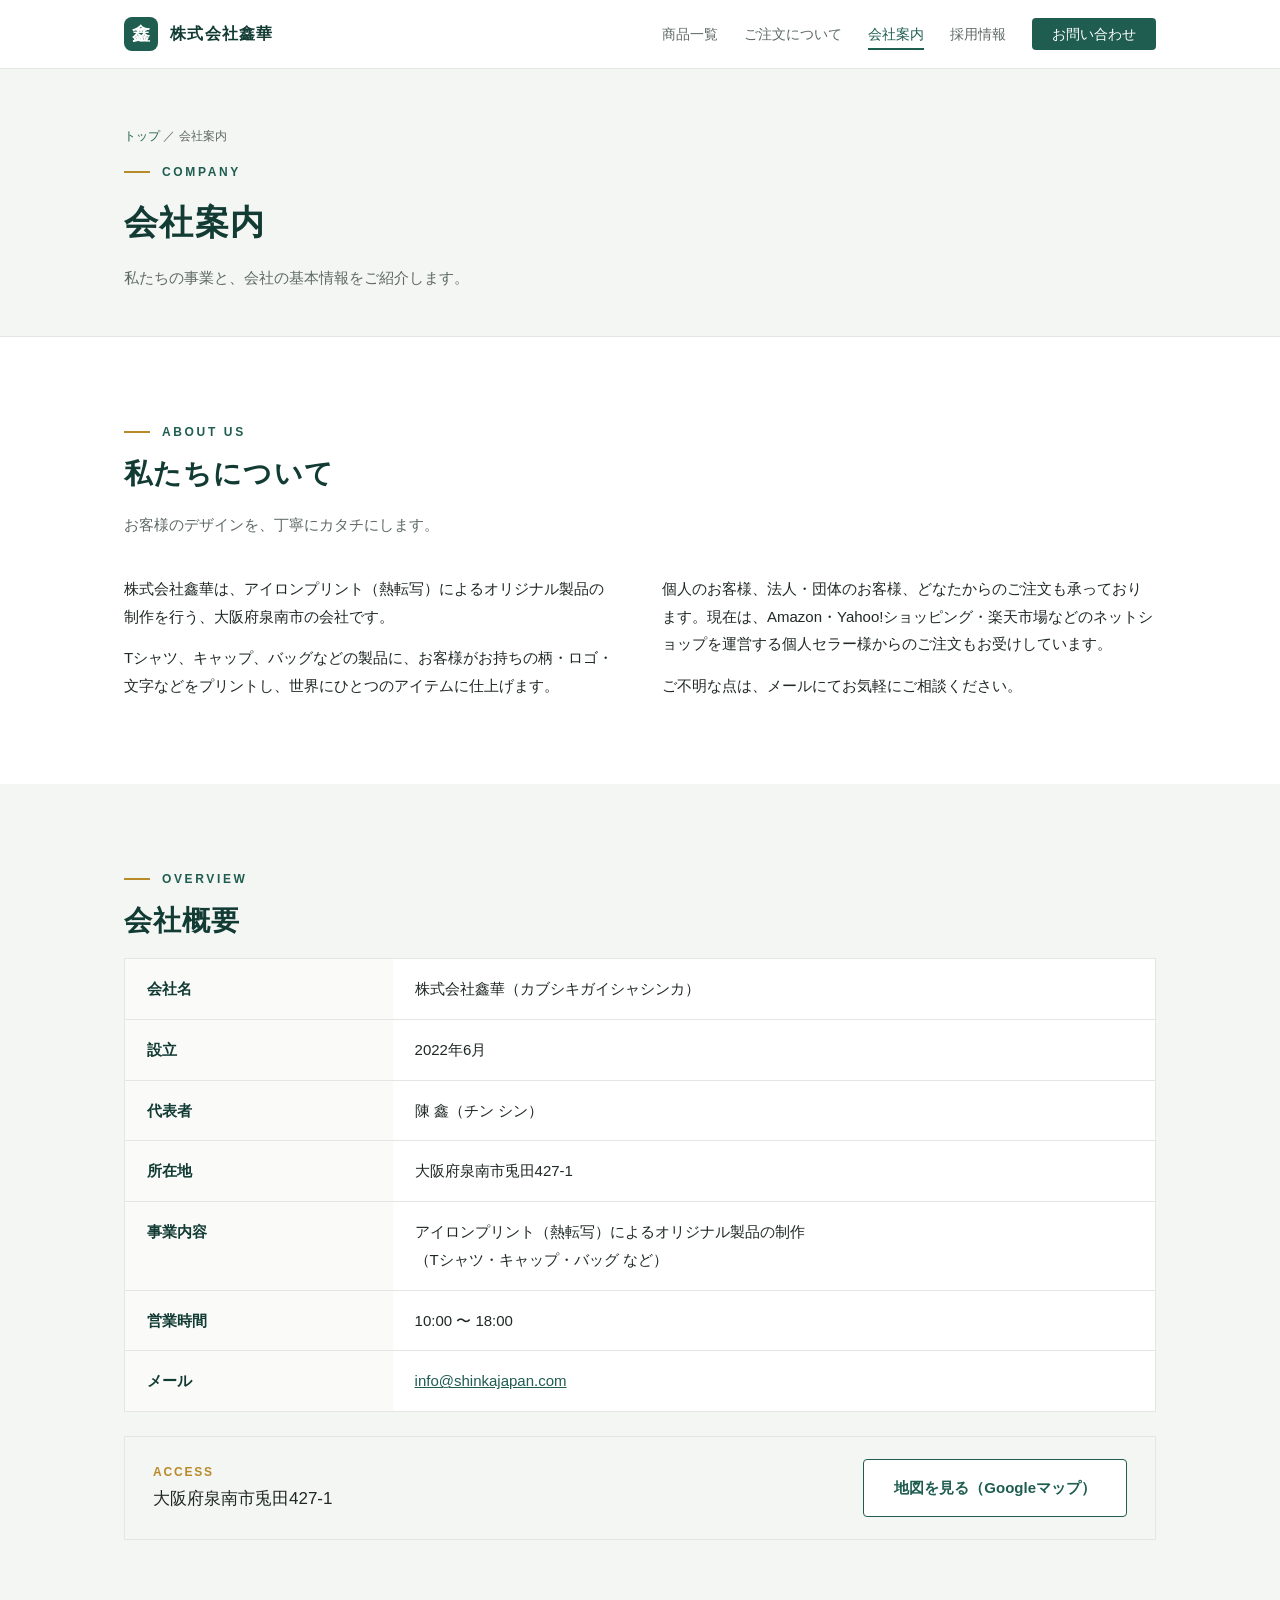
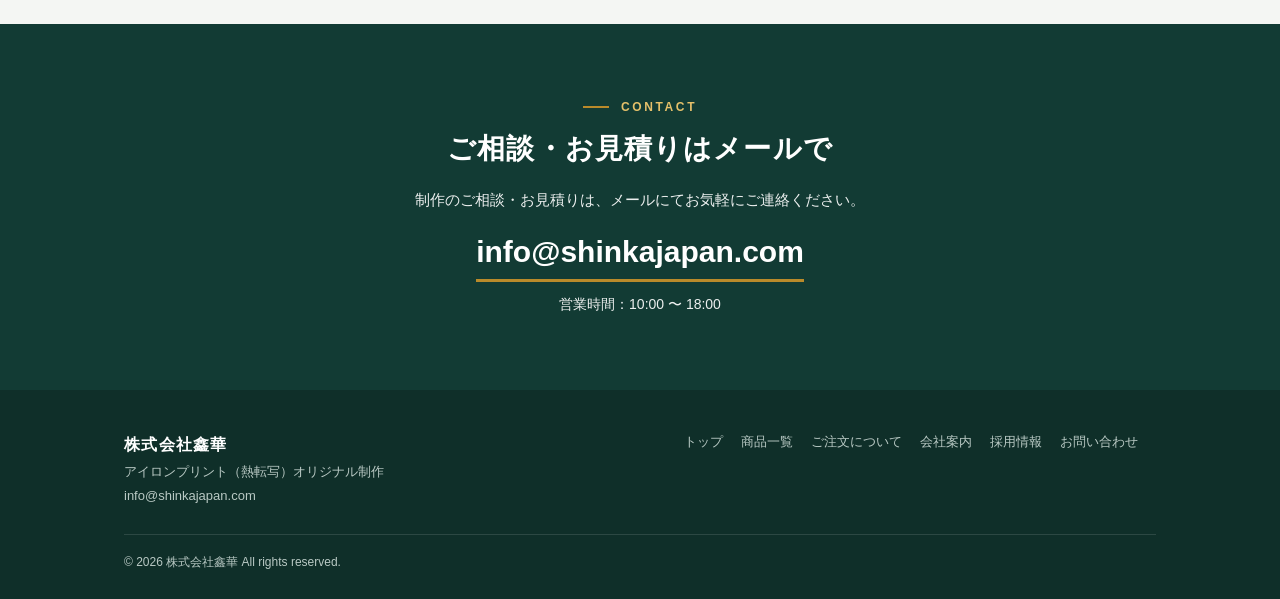
==== company.html @ 2a4cf8d4 "Add files via upload" ====
<!doctype html>
<html lang="ja">
<head>
<meta charset="utf-8">
<meta name="viewport" content="width=device-width, initial-scale=1">
<title>会社案内 | 株式会社鑫華</title>
<meta name="description" content="株式会社鑫華の会社概要・所在地のご案内です。大阪府泉南市でアイロンプリント（熱転写）のオリジナル制作を行っています。">
<meta name="theme-color" content="#1f5d50">
<link rel="icon" href="favicon.svg" type="image/svg+xml">
<link rel="stylesheet" href="style.css">
</head>
<body>
<header>
 <div class="wrap">
  <a class="brand" href="index.html"><span class="mark">鑫</span><b>株式会社鑫華</b></a>
  <nav class="d"><a href="products.html">商品一覧</a><a href="guide.html">ご注文について</a><a class="cur" href="company.html">会社案内</a><a href="recruit.html">採用情報</a><a class="cta" href="contact.html">お問い合わせ</a></nav>
  <details class="m-menu"><summary>メニュー</summary><div><a href="products.html">商品一覧</a><a href="guide.html">ご注文について</a><a href="company.html">会社案内</a><a href="recruit.html">採用情報</a><a href="contact.html">お問い合わせ</a></div></details>
 </div>
</header>
<main>
<div class="pagehead"><div class="wrap">
 <div class="crumb"><a href="index.html">トップ</a> ／ 会社案内</div>
 <span class="eyebrow">COMPANY</span>
 <h1>会社案内</h1>
 <p>私たちの事業と、会社の基本情報をご紹介します。</p>
</div></div>
<section class="sec"><div class="wrap">
 <span class="eyebrow">ABOUT US</span>
 <h2>私たちについて</h2>
 <p class="lead">お客様のデザインを、丁寧にカタチにします。</p>
 <div class="two">
  <div>
   <p>株式会社鑫華は、アイロンプリント（熱転写）によるオリジナル製品の制作を行う、大阪府泉南市の会社です。</p>
   <p>Tシャツ、キャップ、バッグなどの製品に、お客様がお持ちの柄・ロゴ・文字などをプリントし、世界にひとつのアイテムに仕上げます。</p>
  </div>
  <div>
   <p>個人のお客様、法人・団体のお客様、どなたからのご注文も承っております。現在は、Amazon・Yahoo!ショッピング・楽天市場などのネットショップを運営する個人セラー様からのご注文もお受けしています。</p>
   <p>ご不明な点は、メールにてお気軽にご相談ください。</p>
  </div>
 </div>
</div></section>

<section class="sec soft"><div class="wrap">
 <span class="eyebrow">OVERVIEW</span>
 <h2>会社概要</h2>
 <table class="info">
  <tr><th>会社名</th><td>株式会社鑫華（カブシキガイシャシンカ）</td></tr>
  <tr><th>設立</th><td>2022年6月</td></tr>
  <tr><th>代表者</th><td>陳 鑫（チン シン）</td></tr>
  <tr><th>所在地</th><td>大阪府泉南市兎田427-1</td></tr>
  <tr><th>事業内容</th><td>アイロンプリント（熱転写）によるオリジナル製品の制作<br>（Tシャツ・キャップ・バッグ など）</td></tr>
  <tr><th>営業時間</th><td>10:00 〜 18:00</td></tr>
  <tr><th>メール</th><td><a href="mailto:info@shinkajapan.com">info@shinkajapan.com</a></td></tr>
 </table>
 <div class="access">
  <div><small>ACCESS</small><span>大阪府泉南市兎田427-1</span></div>
  <a class="btn line" href="https://www.google.com/maps/search/?api=1&query=%E5%A4%A7%E9%98%AA%E5%BA%9C%E6%B3%89%E5%8D%97%E5%B8%82%E5%85%8E%E7%94%B0427-1" target="_blank" rel="noopener">地図を見る（Googleマップ）</a>
 </div>
</div></section>
<section class="cband"><div class="wrap">
 <span class="eyebrow">CONTACT</span>
 <h2>ご相談・お見積りはメールで</h2>
 <p>制作のご相談・お見積りは、メールにてお気軽にご連絡ください。</p>
 <a class="mailbig" href="mailto:info@shinkajapan.com">info@shinkajapan.com</a>
 <p style="font-size:14px">営業時間：10:00 〜 18:00</p>
</div></section>
</main>
<footer>
 <div class="wrap">
  <div class="f">
   <div><b>株式会社鑫華</b><br>アイロンプリント（熱転写）オリジナル制作<br>info@shinkajapan.com</div>
   <nav><a href="index.html">トップ</a><a href="products.html">商品一覧</a><a href="guide.html">ご注文について</a><a href="company.html">会社案内</a><a href="recruit.html">採用情報</a><a href="contact.html">お問い合わせ</a></nav>
  </div>
  <small>© 2026 株式会社鑫華 All rights reserved.</small>
 </div>
</footer>

</body>
</html>
---- style.css ----
:root{--ink:#1f2826;--sub:#5d6965;--bg:#fff;--soft:#f4f6f3;--green:#1f5d50;--green-d:#123b34;--gold:#b98a2a;--line:#e3e7e2}
*{box-sizing:border-box;margin:0;padding:0}
html{scroll-behavior:smooth}
body{font-family:"Hiragino Sans","Hiragino Kaku Gothic ProN","Noto Sans JP","Yu Gothic",Meiryo,sans-serif;color:var(--ink);background:var(--bg);line-height:1.85;font-size:15px;-webkit-font-smoothing:antialiased}
a{color:inherit}
img{max-width:100%}
.wrap{max-width:1080px;margin:0 auto;padding:0 24px}

header{position:sticky;top:0;z-index:20;background:rgba(255,255,255,.97);border-bottom:1px solid var(--line)}
header .wrap{display:flex;justify-content:space-between;align-items:center;height:68px}
.brand{display:flex;align-items:center;gap:12px;text-decoration:none}
.mark{width:34px;height:34px;border-radius:8px;background:var(--green);color:#fff;display:grid;place-items:center;font-weight:700;font-size:18px;line-height:1}
.brand b{font-size:16px;letter-spacing:.08em;color:var(--green-d)}
nav.d a{margin-left:26px;font-size:14px;text-decoration:none;color:var(--sub);padding:6px 0;border-bottom:2px solid transparent;transition:color .2s,border-color .2s}
nav.d a:hover,nav.d a.cur{color:var(--green);border-color:var(--green)}
nav.d a.cta{color:#fff;background:var(--green);padding:8px 20px;border-radius:4px;border-bottom:none}
nav.d a.cta:hover{background:var(--green-d)}
.m-menu{display:none;position:relative}
.m-menu summary{list-style:none;cursor:pointer;font-size:14px;color:var(--green);border:1px solid var(--green);padding:6px 16px;border-radius:4px}
.m-menu summary::-webkit-details-marker{display:none}
.m-menu div{position:absolute;right:0;top:46px;background:#fff;border:1px solid var(--line);min-width:210px;box-shadow:0 12px 30px rgba(0,0,0,.1)}
.m-menu a{display:block;padding:13px 18px;text-decoration:none;font-size:14px;border-bottom:1px solid var(--line)}
.m-menu a:last-child{border-bottom:none;color:var(--green);font-weight:700}

.eyebrow{display:flex;align-items:center;gap:12px;font-size:12px;letter-spacing:.22em;color:var(--green);font-weight:700}
.eyebrow::before{content:"";width:26px;height:2px;background:var(--gold)}
.btn{display:inline-block;padding:14px 30px;background:var(--green);color:#fff;text-decoration:none;font-size:15px;font-weight:700;border-radius:4px;border:1px solid var(--green);transition:background .2s,transform .2s}
.btn:hover{background:var(--green-d);transform:translateY(-1px)}
.btn.line{background:#fff;color:var(--green)}
.btn.line:hover{background:var(--green);color:#fff}
.btns{display:flex;gap:12px;flex-wrap:wrap;margin-top:30px}

.hero{padding:84px 0 96px;background:linear-gradient(180deg,#fff 0,var(--soft) 100%)}
.hero .wrap{display:grid;grid-template-columns:1.05fr 1fr;gap:56px;align-items:center}
.hero h1{font-size:clamp(30px,4.2vw,46px);line-height:1.45;margin:18px 0 20px;color:var(--green-d);letter-spacing:.03em}
.hero p{color:var(--sub);max-width:31em}
.mosaic{display:grid;grid-template-columns:1fr 1fr;gap:14px}
.mosaic div{background:#fff;border:1px solid var(--line);aspect-ratio:1/1;overflow:hidden}
.mosaic div:nth-child(even){transform:translateY(28px)}
.mosaic img{width:100%;height:100%;object-fit:contain;display:block}

.facts{display:grid;grid-template-columns:repeat(3,1fr);border:1px solid var(--line);border-radius:6px;background:#fff;margin-top:-34px;position:relative;z-index:2;box-shadow:0 10px 30px rgba(18,59,52,.08)}
.facts div{padding:26px 28px;border-right:1px solid var(--line)}
.facts div:last-child{border-right:none}
.facts small{display:block;font-size:12px;letter-spacing:.18em;color:var(--gold);font-weight:700}
.facts b{display:block;font-size:20px;color:var(--green-d);margin-top:2px}
.facts span{font-size:13px;color:var(--sub)}

.sec{padding:84px 0}
.sec.soft{background:var(--soft)}
h2{font-size:28px;color:var(--green-d);margin:10px 0 16px;letter-spacing:.04em;line-height:1.5}
.lead{color:var(--sub);max-width:42em;margin-bottom:36px}
.links{display:grid;grid-template-columns:repeat(3,1fr);gap:20px}
.links a{display:block;text-decoration:none;background:#fff;border:1px solid var(--line);padding:30px 28px;transition:border-color .2s,transform .2s}
.links a:hover{border-color:var(--green);transform:translateY(-3px)}
.links small{display:block;font-size:11px;letter-spacing:.2em;color:var(--gold);font-weight:700}
.links b{display:block;font-size:19px;color:var(--green-d);margin:4px 0 8px}
.links span{display:block;font-size:14px;color:var(--sub);line-height:1.8}
.links i{display:block;margin-top:14px;font-style:normal;color:var(--green);font-size:13px;font-weight:700}

.pagehead{padding:56px 0 44px;background:var(--soft);border-bottom:1px solid var(--line)}
.crumb{font-size:12px;color:var(--sub);margin-bottom:14px}
.crumb a{text-decoration:none;color:var(--green)}
.pagehead h1{font-size:34px;color:var(--green-d);letter-spacing:.04em;margin:8px 0 10px}
.pagehead p{color:var(--sub);max-width:42em}
.jump{display:flex;gap:10px;margin-top:20px;flex-wrap:wrap}
.jump a{font-size:13px;text-decoration:none;border:1px solid var(--green);color:var(--green);padding:5px 18px;border-radius:30px;background:#fff}
.jump a:hover{background:var(--green);color:#fff}

.two{display:grid;grid-template-columns:1fr 1fr;gap:44px}
.two p+p{margin-top:14px}
.tri{display:grid;grid-template-columns:repeat(3,1fr);gap:22px}
.tri>div,.feat>div{border-top:2px solid var(--gold);padding-top:14px}
.tri h3,.feat h3{font-size:17px;color:var(--green-d);margin-bottom:6px}
.tri p,.feat p{font-size:14px;color:var(--sub);line-height:1.85}
.feat{display:grid;grid-template-columns:repeat(3,1fr);gap:28px}
.num{font-size:34px;font-weight:700;color:#d7ddd5;letter-spacing:.04em;line-height:1}
.steps{display:grid;grid-template-columns:repeat(5,1fr);gap:14px}
.step{background:#fff;border:1px solid var(--line);padding:22px 18px}
.step b{display:block;font-size:16px;color:var(--green-d);margin:8px 0 6px}
.step p{font-size:13px;color:var(--sub);line-height:1.75}
.box{margin-top:30px;background:var(--soft);border:1px solid var(--line);padding:26px 30px}
.box h3{font-size:17px;color:var(--green-d);margin-bottom:10px}
.box ul{list-style:none;display:grid;grid-template-columns:1fr 1fr;gap:6px 30px}
.box li::before{content:"";display:inline-block;width:6px;height:6px;background:var(--gold);margin-right:10px;vertical-align:2px}

table.info{width:100%;border-collapse:collapse;background:#fff;border:1px solid var(--line)}
table.info th,table.info td{text-align:left;padding:16px 22px;border-bottom:1px solid var(--line);vertical-align:top}
table.info th{width:26%;background:#fafbf9;color:var(--green-d);font-weight:700}
table.info tr:last-child th,table.info tr:last-child td{border-bottom:none}
td a{color:var(--green)}
.access{margin-top:24px;background:var(--soft);border:1px solid var(--line);padding:22px 28px;display:flex;justify-content:space-between;align-items:center;gap:20px;flex-wrap:wrap}
.access small{display:block;color:var(--gold);letter-spacing:.15em;font-size:12px;font-weight:700}
.access span{font-size:17px}

.mailbig{display:inline-block;margin:10px 0;font-size:clamp(20px,4vw,30px);font-weight:700;color:var(--green-d);text-decoration:none;border-bottom:3px solid var(--gold);word-break:break-all}
.center{text-align:center}
.center .eyebrow{justify-content:center}
.center .lead{margin-left:auto;margin-right:auto}
.cband{background:var(--green-d);color:#fff;text-align:center;padding:72px 0}
.cband h2{color:#fff}
.cband .eyebrow{color:#e5c06a;justify-content:center}
.cband p{opacity:.92}
.cband .mailbig{color:#fff}
.cband .btn{background:#fff;color:var(--green-d);border-color:#fff;margin-top:12px}

.grid{display:grid;grid-template-columns:repeat(3,1fr);gap:22px}
.pcard{background:#fff;border:1px solid var(--line);display:flex;flex-direction:column;transition:box-shadow .25s,transform .25s}
.pcard:hover{box-shadow:0 14px 28px rgba(18,59,52,.1);transform:translateY(-3px)}
.pimg{aspect-ratio:1/1;overflow:hidden;border-bottom:1px solid var(--line)}
.pimg img{width:100%;height:100%;object-fit:contain;display:block}
.thumbs{display:flex;gap:8px;padding:10px 16px 0}
.th{border:1px solid var(--line);background:#fff;padding:0;width:56px;height:56px;cursor:pointer;opacity:.65}
.th img{width:100%;height:100%;object-fit:contain;display:block}
.th.on{border-color:var(--green);opacity:1}
.pbody{padding:16px 18px 20px;display:flex;flex-direction:column;gap:8px;flex:1}
.pbody h3{font-size:16px;color:var(--green-d);line-height:1.5}
.chip{display:inline-block;margin-left:8px;font-size:11px;background:var(--soft);color:var(--green);padding:1px 10px;border-radius:20px;vertical-align:2px;border:1px solid var(--line)}
.size{font-size:13px;color:var(--sub);line-height:1.6}
.size span{display:inline-block;margin-right:8px;font-size:11px;color:var(--gold);letter-spacing:.1em;font-weight:700}
.ask{margin-top:auto;align-self:flex-start;font-size:13px;text-decoration:none;color:var(--green);border-bottom:1px solid var(--green);padding-bottom:1px}
.ask:hover{color:var(--gold);border-color:var(--gold)}
.note{margin-top:26px;font-size:13px;color:var(--sub);line-height:1.8}
.sz{margin-top:44px}
.sz h3{font-size:19px;color:var(--green-d);margin-bottom:4px}
.sz .u{font-size:13px;color:var(--sub);margin-bottom:12px}
.scroll{overflow-x:auto;border:1px solid var(--line);background:#fff}
table.size-t{width:100%;border-collapse:collapse;min-width:480px;text-align:center}
table.size-t th,table.size-t td{padding:12px 10px;border-bottom:1px solid var(--line);font-size:14px}
table.size-t thead th{background:var(--soft);color:var(--green-d);font-weight:700}
table.size-t tbody th{background:#fafbf9;color:var(--green-d);font-weight:700}
table.size-t tr:last-child th,table.size-t tr:last-child td{border-bottom:none}

footer{background:#0f2f29;color:#b9c9c4;padding:40px 0 26px;font-size:13px}
footer .f{display:flex;justify-content:space-between;gap:30px;flex-wrap:wrap}
footer b{color:#fff;font-size:16px;letter-spacing:.08em}
footer nav a{display:inline-block;margin:0 18px 6px 0;text-decoration:none;color:#b9c9c4}
footer nav a:hover{color:#fff}
footer small{display:block;margin-top:26px;border-top:1px solid rgba(255,255,255,.12);padding-top:16px;font-size:12px}

@media(max-width:900px){.steps{grid-template-columns:1fr 1fr}.grid{grid-template-columns:1fr 1fr}.links,.tri,.feat{grid-template-columns:1fr}}
@media(max-width:820px){nav.d{display:none}.m-menu{display:block}}
@media(max-width:720px){
 .hero{padding:48px 0 52px}
 .hero .wrap,.two{grid-template-columns:1fr;gap:36px}
 .mosaic div:nth-child(even){transform:none}
 .facts{grid-template-columns:1fr}
 .facts div{border-right:none;border-bottom:1px solid var(--line)}
 .facts div:last-child{border-bottom:none}
 .sec{padding:56px 0}
 h2{font-size:23px}
 .pagehead h1{font-size:27px}
 .box ul{grid-template-columns:1fr}
 table.info th,table.info td{display:block;width:100%;padding:10px 16px}
 table.info th{border-bottom:none;padding-bottom:0;background:#fff}
}
@media(max-width:520px){.grid,.steps{grid-template-columns:1fr}}
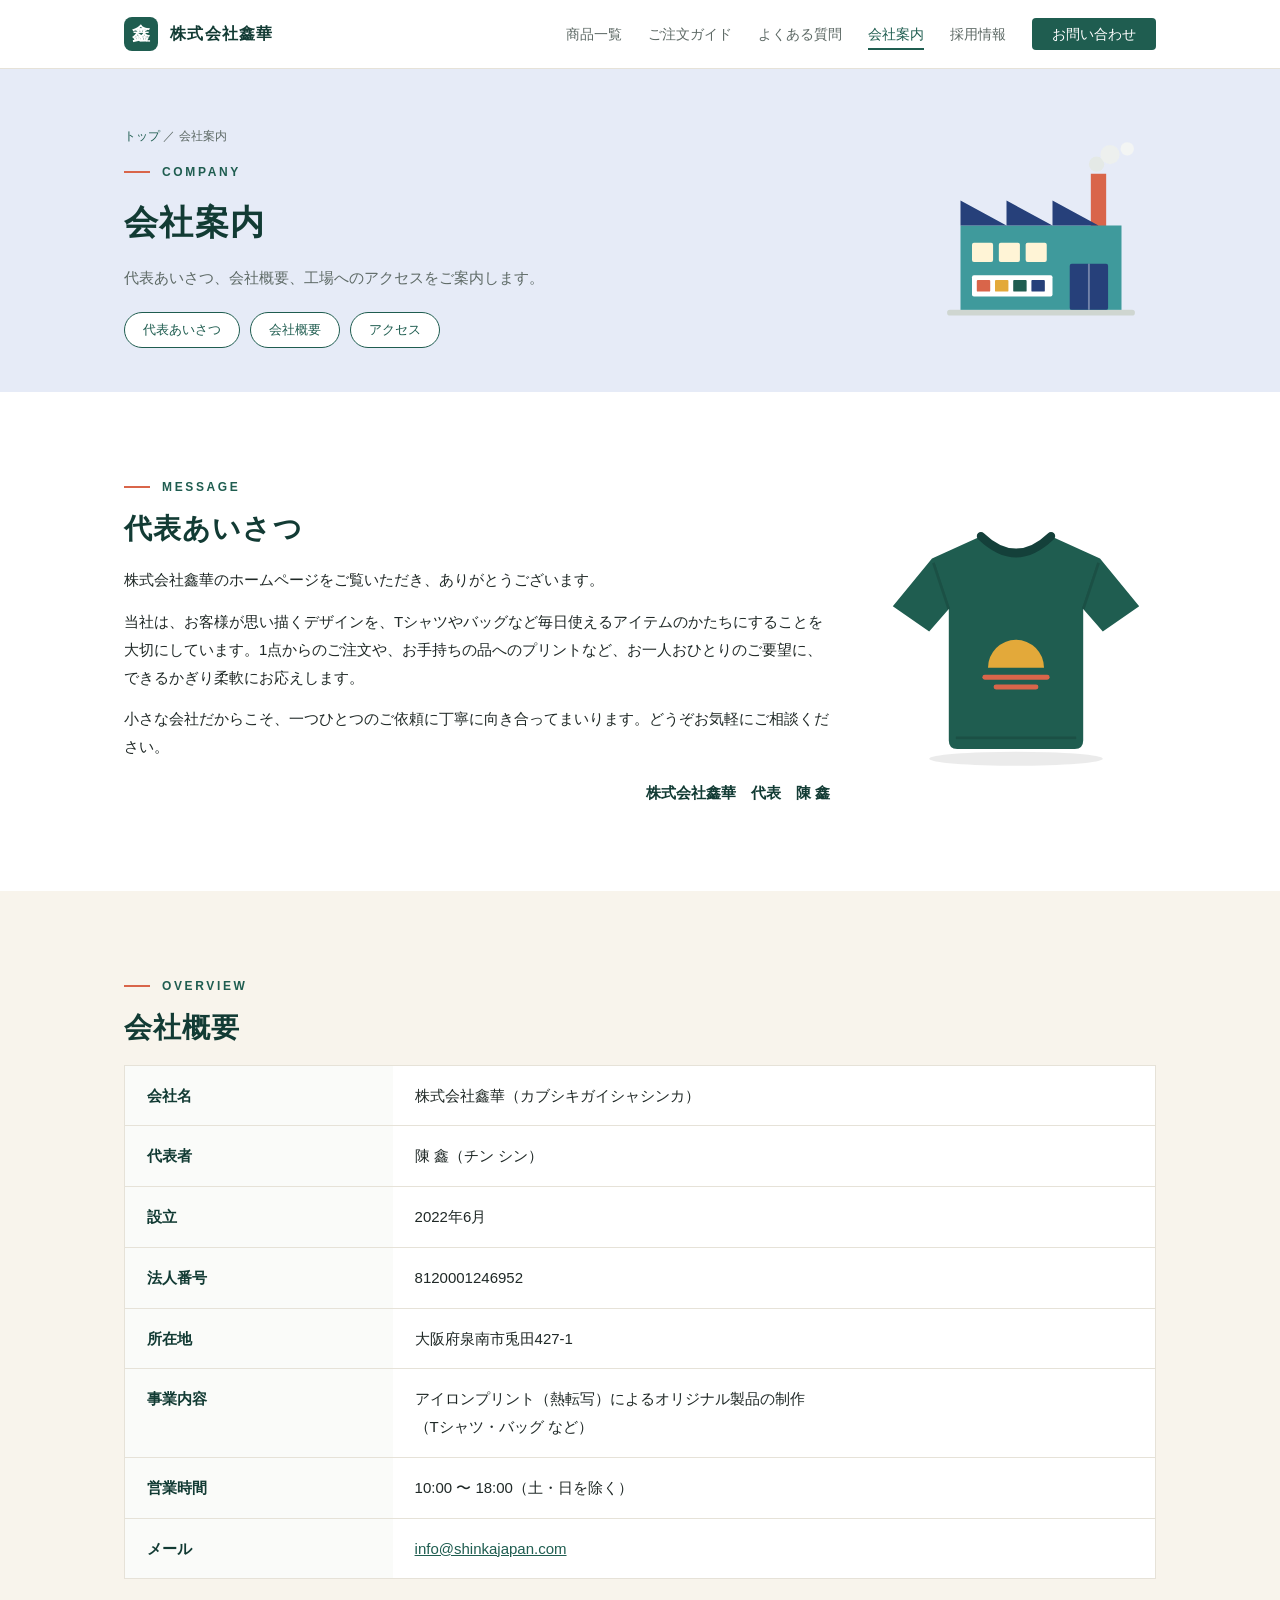
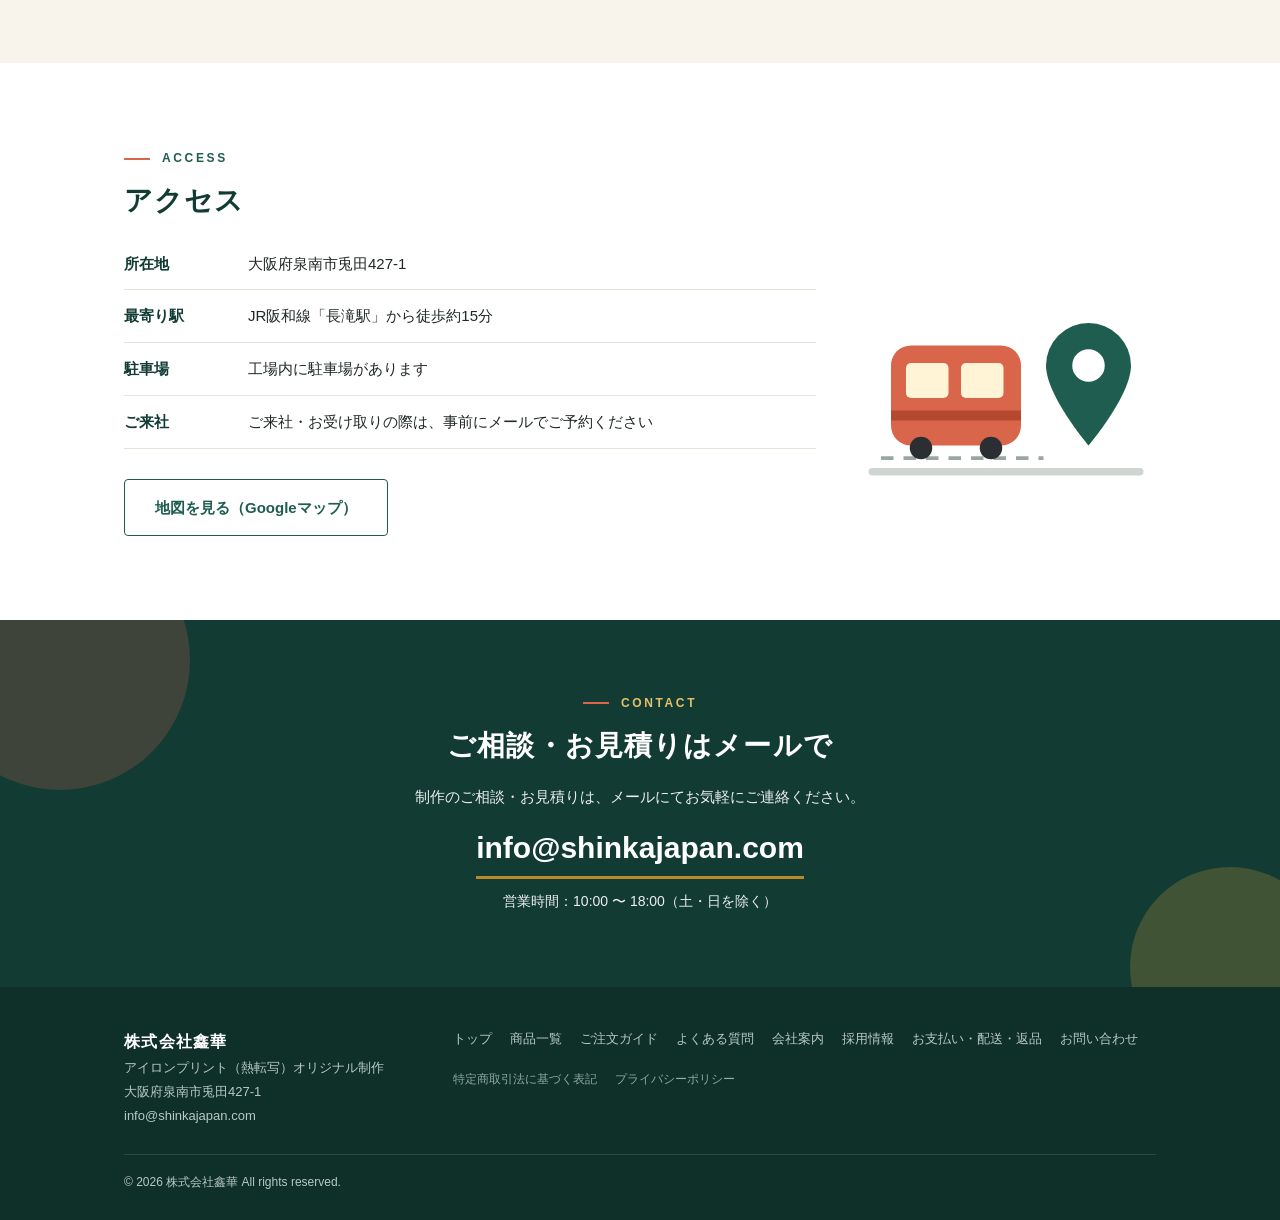
==== commit 81514319: "Add files via upload" ====
--- a/company.html
+++ b/company.html
@@ -4,8 +4,17 @@
 <meta charset="utf-8">
 <meta name="viewport" content="width=device-width, initial-scale=1">
 <title>会社案内 | 株式会社鑫華</title>
-<meta name="description" content="株式会社鑫華の会社概要・所在地のご案内です。大阪府泉南市でアイロンプリント（熱転写）のオリジナル制作を行っています。">
+<meta name="description" content="株式会社鑫華の代表あいさつ、会社概要、工場へのアクセス（JR長滝駅から徒歩約15分）のご案内です。">
 <meta name="theme-color" content="#1f5d50">
+<link rel="canonical" href="https://shinkajapan.com/company.html">
+<meta property="og:type" content="website">
+<meta property="og:site_name" content="株式会社鑫華">
+<meta property="og:title" content="会社案内 | 株式会社鑫華">
+<meta property="og:description" content="株式会社鑫華の代表あいさつ、会社概要、工場へのアクセス（JR長滝駅から徒歩約15分）のご案内です。">
+<meta property="og:url" content="https://shinkajapan.com/company.html">
+<meta property="og:image" content="https://shinkajapan.com/og.png">
+<meta property="og:locale" content="ja_JP">
+<meta name="twitter:card" content="summary_large_image">
 <link rel="icon" href="favicon.svg" type="image/svg+xml">
 <link rel="stylesheet" href="style.css">
 </head>
@@ -13,48 +22,83 @@
 <header>
  <div class="wrap">
   <a class="brand" href="index.html"><span class="mark">鑫</span><b>株式会社鑫華</b></a>
-  <nav class="d"><a href="products.html">商品一覧</a><a href="guide.html">ご注文について</a><a class="cur" href="company.html">会社案内</a><a href="recruit.html">採用情報</a><a class="cta" href="contact.html">お問い合わせ</a></nav>
-  <details class="m-menu"><summary>メニュー</summary><div><a href="products.html">商品一覧</a><a href="guide.html">ご注文について</a><a href="company.html">会社案内</a><a href="recruit.html">採用情報</a><a href="contact.html">お問い合わせ</a></div></details>
+  <nav class="d"><a href="products.html">商品一覧</a><a href="guide.html">ご注文ガイド</a><a href="faq.html">よくある質問</a><a class="cur" href="company.html">会社案内</a><a href="recruit.html">採用情報</a><a class="cta" href="contact.html">お問い合わせ</a></nav>
+  <details class="m-menu"><summary>メニュー</summary><div><a href="index.html">トップ</a><a href="products.html">商品一覧</a><a href="guide.html">ご注文ガイド</a><a href="faq.html">よくある質問</a><a href="company.html">会社案内</a><a href="recruit.html">採用情報</a><a href="payment.html">お支払い・配送・返品</a><a href="contact.html">お問い合わせ</a></div></details>
  </div>
 </header>
 <main>
-<div class="pagehead"><div class="wrap">
+<div class="pagehead navy"><div class="wrap"><div class="ph-art"><svg class="x" viewBox="0 0 240 200" role="img" aria-hidden="true" focusable="false"><rect x="22" y="176" width="196" height="6" rx="3" fill="#cfd6d1"/>
+<rect x="172" y="34" width="16" height="58" fill="#d9654a"/>
+<circle cx="178" cy="24" r="8" fill="#e4e9e6"/><circle cx="192" cy="14" r="10" fill="#edf0ee"/><circle cx="210" cy="8" r="7" fill="#f3f5f4"/>
+<rect x="36" y="88" width="168" height="88" fill="#3f9a9c"/>
+<path d="M36 88 V62 L84 88 V62 L132 88 V62 L180 88 Z" fill="#26407a"/>
+<rect x="48" y="106" width="22" height="20" rx="2" fill="#fff4d6"/><rect x="76" y="106" width="22" height="20" rx="2" fill="#fff4d6"/><rect x="104" y="106" width="22" height="20" rx="2" fill="#fff4d6"/>
+<rect x="48" y="140" width="84" height="22" rx="2" fill="#fff"/>
+<rect x="53" y="145" width="14" height="12" rx="1" fill="#d9654a"/><rect x="72" y="145" width="14" height="12" rx="1" fill="#e3a93a"/><rect x="91" y="145" width="14" height="12" rx="1" fill="#1f5d50"/><rect x="110" y="145" width="14" height="12" rx="1" fill="#26407a"/>
+<rect x="150" y="128" width="40" height="48" rx="2" fill="#26407a"/>
+<path d="M170 128 V176" stroke="rgba(255,255,255,.35)" stroke-width="2"/></svg></div>
  <div class="crumb"><a href="index.html">トップ</a> ／ 会社案内</div>
  <span class="eyebrow">COMPANY</span>
  <h1>会社案内</h1>
- <p>私たちの事業と、会社の基本情報をご紹介します。</p>
+ <p>代表あいさつ、会社概要、工場へのアクセスをご案内します。</p><div class="jump"><a href="#greeting">代表あいさつ</a><a href="#overview">会社概要</a><a href="#access">アクセス</a></div>
 </div></div>
-<section class="sec"><div class="wrap">
- <span class="eyebrow">ABOUT US</span>
- <h2>私たちについて</h2>
- <p class="lead">お客様のデザインを、丁寧にカタチにします。</p>
- <div class="two">
+<section class="sec" id="greeting"><div class="wrap">
+ <div class="greet">
   <div>
-   <p>株式会社鑫華は、アイロンプリント（熱転写）によるオリジナル製品の制作を行う、大阪府泉南市の会社です。</p>
-   <p>Tシャツ、キャップ、バッグなどの製品に、お客様がお持ちの柄・ロゴ・文字などをプリントし、世界にひとつのアイテムに仕上げます。</p>
+   <span class="eyebrow">MESSAGE</span>
+   <h2>代表あいさつ</h2>
+   <p>株式会社鑫華のホームページをご覧いただき、ありがとうございます。</p>
+   <p style="margin-top:14px">当社は、お客様が思い描くデザインを、Tシャツやバッグなど毎日使えるアイテムのかたちにすることを大切にしています。1点からのご注文や、お手持ちの品へのプリントなど、お一人おひとりのご要望に、できるかぎり柔軟にお応えします。</p>
+   <p style="margin-top:14px">小さな会社だからこそ、一つひとつのご依頼に丁寧に向き合ってまいります。どうぞお気軽にご相談ください。</p>
+   <p class="sign">株式会社鑫華　代表　陳 鑫</p>
   </div>
-  <div>
-   <p>個人のお客様、法人・団体のお客様、どなたからのご注文も承っております。現在は、Amazon・Yahoo!ショッピング・楽天市場などのネットショップを運営する個人セラー様からのご注文もお受けしています。</p>
-   <p>ご不明な点は、メールにてお気軽にご相談ください。</p>
-  </div>
+  <div><svg class="x" viewBox="0 0 200 200" role="img" aria-hidden="true" focusable="false"><ellipse cx="100" cy="187" rx="62" ry="5" fill="rgba(0,0,0,.08)"/>
+<path d="M75 28 L40 44 L12 78 L38 96 L52 80 L52 174 Q52 180 58 180 L142 180 Q148 180 148 174 L148 80 L162 96 L188 78 L160 44 L125 28 Q100 52 75 28 Z" fill="#1f5d50"/>
+<path d="M75 28 Q100 52 125 28" fill="none" stroke="#14403a" stroke-width="6" stroke-linecap="round"/>
+<path d="M52 80 L41 47 M148 80 L159 47" stroke="rgba(0,0,0,.14)" stroke-width="2" fill="none"/>
+<path d="M57 172 H143" stroke="rgba(0,0,0,.14)" stroke-width="2"/>
+<path d="M80 122 A20 20 0 0 1 120 122 Z" fill="#e3a93a"/>
+<rect x="76" y="127" width="48" height="3.5" rx="1.7" fill="#d9654a"/>
+<rect x="84" y="134" width="32" height="3.5" rx="1.7" fill="#d9654a"/></svg></div>
  </div>
 </div></section>
 
-<section class="sec soft"><div class="wrap">
+<section class="sec soft" id="overview"><div class="wrap">
  <span class="eyebrow">OVERVIEW</span>
  <h2>会社概要</h2>
  <table class="info">
   <tr><th>会社名</th><td>株式会社鑫華（カブシキガイシャシンカ）</td></tr>
+  <tr><th>代表者</th><td>陳 鑫（チン シン）</td></tr>
   <tr><th>設立</th><td>2022年6月</td></tr>
-  <tr><th>代表者</th><td>陳 鑫（チン シン）</td></tr>
+  <tr><th>法人番号</th><td>8120001246952</td></tr>
   <tr><th>所在地</th><td>大阪府泉南市兎田427-1</td></tr>
-  <tr><th>事業内容</th><td>アイロンプリント（熱転写）によるオリジナル製品の制作<br>（Tシャツ・キャップ・バッグ など）</td></tr>
-  <tr><th>営業時間</th><td>10:00 〜 18:00</td></tr>
+  <tr><th>事業内容</th><td>アイロンプリント（熱転写）によるオリジナル製品の制作<br>（Tシャツ・バッグ など）</td></tr>
+  <tr><th>営業時間</th><td>10:00 〜 18:00（土・日を除く）</td></tr>
   <tr><th>メール</th><td><a href="mailto:info@shinkajapan.com">info@shinkajapan.com</a></td></tr>
  </table>
- <div class="access">
-  <div><small>ACCESS</small><span>大阪府泉南市兎田427-1</span></div>
-  <a class="btn line" href="https://www.google.com/maps/search/?api=1&query=%E5%A4%A7%E9%98%AA%E5%BA%9C%E6%B3%89%E5%8D%97%E5%B8%82%E5%85%8E%E7%94%B0427-1" target="_blank" rel="noopener">地図を見る（Googleマップ）</a>
+</div></section>
+
+<section class="sec" id="access"><div class="wrap">
+ <span class="eyebrow">ACCESS</span>
+ <h2>アクセス</h2>
+ <div class="acc">
+  <div>
+   <ul>
+    <li><b>所在地</b><span>大阪府泉南市兎田427-1</span></li>
+    <li><b>最寄り駅</b><span>JR阪和線「長滝駅」から徒歩約15分</span></li>
+    <li><b>駐車場</b><span>工場内に駐車場があります</span></li>
+    <li><b>ご来社</b><span>ご来社・お受け取りの際は、事前にメールでご予約ください</span></li>
+   </ul>
+   <div class="btns"><a class="btn line" href="https://www.google.com/maps/search/?api=1&query=%E5%A4%A7%E9%98%AA%E5%BA%9C%E6%B3%89%E5%8D%97%E5%B8%82%E5%85%8E%E7%94%B0427-1" target="_blank" rel="noopener">地図を見る（Googleマップ）</a></div>
+  </div>
+  <div><svg class="x" viewBox="0 0 240 200" role="img" aria-hidden="true" focusable="false"><rect x="10" y="168" width="220" height="6" rx="3" fill="#cfd6d1"/>
+<path d="M20 160 H150" stroke="#9aa6a0" stroke-width="3" stroke-dasharray="10 8"/>
+<rect x="28" y="70" width="104" height="80" rx="16" fill="#d9654a"/>
+<rect x="40" y="84" width="34" height="28" rx="4" fill="#fff4d6"/><rect x="84" y="84" width="34" height="28" rx="4" fill="#fff4d6"/>
+<rect x="28" y="122" width="104" height="8" fill="#b4492f"/>
+<circle cx="52" cy="152" r="9" fill="#2b2f33"/><circle cx="108" cy="152" r="9" fill="#2b2f33"/>
+<path d="M186 150 C186 150 152 110 152 86 A34 34 0 0 1 220 86 C220 110 186 150 186 150 Z" fill="#1f5d50"/>
+<circle cx="186" cy="86" r="13" fill="#fff"/></svg></div>
  </div>
 </div></section>
 <section class="cband"><div class="wrap">
@@ -62,14 +106,14 @@
  <h2>ご相談・お見積りはメールで</h2>
  <p>制作のご相談・お見積りは、メールにてお気軽にご連絡ください。</p>
  <a class="mailbig" href="mailto:info@shinkajapan.com">info@shinkajapan.com</a>
- <p style="font-size:14px">営業時間：10:00 〜 18:00</p>
+ <p style="font-size:14px">営業時間：10:00 〜 18:00（土・日を除く）</p>
 </div></section>
 </main>
 <footer>
  <div class="wrap">
   <div class="f">
-   <div><b>株式会社鑫華</b><br>アイロンプリント（熱転写）オリジナル制作<br>info@shinkajapan.com</div>
-   <nav><a href="index.html">トップ</a><a href="products.html">商品一覧</a><a href="guide.html">ご注文について</a><a href="company.html">会社案内</a><a href="recruit.html">採用情報</a><a href="contact.html">お問い合わせ</a></nav>
+   <div><b>株式会社鑫華</b><br>アイロンプリント（熱転写）オリジナル制作<br>大阪府泉南市兎田427-1<br>info@shinkajapan.com</div>
+   <div><nav><a href="index.html">トップ</a><a href="products.html">商品一覧</a><a href="guide.html">ご注文ガイド</a><a href="faq.html">よくある質問</a><a href="company.html">会社案内</a><a href="recruit.html">採用情報</a><a href="payment.html">お支払い・配送・返品</a><a href="contact.html">お問い合わせ</a></nav><nav class="legalnav"><a href="tokushoho.html">特定商取引法に基づく表記</a><a href="privacy.html">プライバシーポリシー</a></nav></div>
   </div>
   <small>© 2026 株式会社鑫華 All rights reserved.</small>
  </div>
--- a/style.css
+++ b/style.css
@@ -1,4 +1,4 @@
-:root{--ink:#1f2826;--sub:#5d6965;--bg:#fff;--soft:#f4f6f3;--green:#1f5d50;--green-d:#123b34;--gold:#b98a2a;--line:#e3e7e2}
+:root{--ink:#1f2826;--sub:#5d6965;--bg:#fff;--soft:#f8f4ec;--green:#1f5d50;--green-d:#123b34;--gold:#b98a2a;--line:#e6e2d8;--coral:#d9654a;--mustard:#e3a93a;--teal:#3f9a9c;--navy:#26407a;--sky:#e9f4f3}
 *{box-sizing:border-box;margin:0;padding:0}
 html{scroll-behavior:smooth}
 body{font-family:"Hiragino Sans","Hiragino Kaku Gothic ProN","Noto Sans JP","Yu Gothic",Meiryo,sans-serif;color:var(--ink);background:var(--bg);line-height:1.85;font-size:15px;-webkit-font-smoothing:antialiased}
@@ -138,8 +138,53 @@
 footer nav a:hover{color:#fff}
 footer small{display:block;margin-top:26px;border-top:1px solid rgba(255,255,255,.12);padding-top:16px;font-size:12px}
 
+.hero{background:linear-gradient(180deg,#fdf0e4 0,#fff 100%)}
+.mwrap{position:relative}
+.mwrap::before{content:"";position:absolute;width:250px;height:250px;border-radius:50%;background:#ffe9b8;right:-46px;top:-40px;z-index:0}
+.mwrap::after{content:"";position:absolute;width:150px;height:150px;border-radius:50%;background:#cfe9e8;left:-44px;bottom:-30px;z-index:0}
+.mosaic{position:relative;z-index:1}
+.facts div:nth-child(1) small{color:var(--coral)}
+.facts div:nth-child(2) small{color:var(--teal)}
+.facts div:nth-child(3) small{color:var(--gold)}
+.links a{border-top:4px solid var(--c)}
+.links a:nth-child(1){--c:var(--green);--t:#e1f0ec}
+.links a:nth-child(2){--c:var(--coral);--t:#fdeadf}
+.links a:nth-child(3){--c:var(--navy);--t:#e3e9f6}
+.links small{color:var(--c)}
+.ic{display:grid;place-items:center;width:84px;height:84px;border-radius:50%;background:var(--t);margin-bottom:16px}
+.ic svg{width:68px;height:68px}
+.sec.sky{background:var(--sky)}
+.pagehead .wrap{position:relative}
+.pagehead{border-bottom:none}
+.pagehead.sun{background:#fff3d6}
+.pagehead.teal{background:#e3f1f0}
+.pagehead.blush{background:#fde9de}
+.pagehead.navy{background:#e6ebf7}
+.ph-art{position:absolute;right:24px;top:50%;transform:translateY(-50%);width:230px}
+.ph-art svg{width:100%;height:auto;display:block}
+.ph-art.duo{width:320px;display:flex;gap:4px}
+.ph-art.duo svg{width:50%}
+.pagehead p,.pagehead h1{max-width:34em}
+.steps .step,.feat>div,.tri>div{--c:var(--gold)}
+.step{border-top:4px solid var(--c)}
+.step:nth-child(5n+1),.feat>div:nth-child(6n+1){--c:var(--coral)}
+.step:nth-child(5n+2),.feat>div:nth-child(6n+2){--c:var(--mustard)}
+.step:nth-child(5n+3),.feat>div:nth-child(6n+3){--c:var(--teal)}
+.step:nth-child(5n+4),.feat>div:nth-child(6n+4){--c:var(--navy)}
+.step:nth-child(5n+5),.feat>div:nth-child(6n+5){--c:var(--green)}
+.feat>div:nth-child(6n+6){--c:var(--coral)}
+.feat>div{border-top:3px solid var(--c)}
+.step .num{color:var(--c);opacity:.55}
+.st-art{display:block;width:120px;height:120px;margin:0 auto 6px}
+.cband{position:relative;overflow:hidden}
+.cband::before{content:"";position:absolute;width:260px;height:260px;border-radius:50%;background:rgba(217,101,74,.22);left:-70px;top:-90px}
+.cband::after{content:"";position:absolute;width:200px;height:200px;border-radius:50%;background:rgba(227,169,58,.22);right:-50px;bottom:-80px}
+.cband .wrap{position:relative;z-index:1}
+.job{margin-top:6px}
+.pcard .chip{background:#fff}
+.eyebrow::before{background:var(--coral)}
 @media(max-width:900px){.steps{grid-template-columns:1fr 1fr}.grid{grid-template-columns:1fr 1fr}.links,.tri,.feat{grid-template-columns:1fr}}
-@media(max-width:820px){nav.d{display:none}.m-menu{display:block}}
+@media(max-width:820px){nav.d{display:none}.m-menu{display:block}.ph-art{display:none}}
 @media(max-width:720px){
  .hero{padding:48px 0 52px}
  .hero .wrap,.two{grid-template-columns:1fr;gap:36px}
@@ -155,3 +200,55 @@
  table.info th{border-bottom:none;padding-bottom:0;background:#fff}
 }
 @media(max-width:520px){.grid,.steps{grid-template-columns:1fr}}
+
+.facts{grid-template-columns:repeat(4,1fr)}
+.facts div:nth-child(4) small{color:var(--navy)}
+.links a:nth-child(4){--c:var(--mustard);--t:#fff1d2}
+.links a:nth-child(5){--c:var(--teal);--t:#e1f1f0}
+.links a:nth-child(6){--c:var(--coral);--t:#fdeadf}
+.cards{display:grid;grid-template-columns:repeat(3,1fr);gap:20px}
+.cap{background:#fff;border:1px solid var(--line);border-radius:6px;padding:24px 22px;display:flex;gap:16px;align-items:flex-start}
+.cap .ic{flex:none;width:76px;height:76px;margin:0}
+.cap .ic svg{width:62px;height:62px}
+.cap h3{font-size:16px;color:var(--green-d);margin-bottom:4px}
+.cap p{font-size:14px;color:var(--sub);line-height:1.8}
+.cap:nth-child(6n+1){--t:#fdeadf}.cap:nth-child(6n+2){--t:#fff1d2}.cap:nth-child(6n+3){--t:#e1f1f0}
+.cap:nth-child(6n+4){--t:#e3e9f6}.cap:nth-child(6n+5){--t:#e1f0ec}.cap:nth-child(6n+6){--t:#fdeadf}
+.pay{display:grid;grid-template-columns:1fr 1fr;gap:22px}
+.pbox{background:#fff;border:1px solid var(--line);border-radius:6px;padding:28px 28px 24px}
+.pbox .head{display:flex;align-items:center;gap:16px;margin-bottom:12px}
+.pbox .head svg{width:84px;height:70px;flex:none}
+.pbox h3{font-size:19px;color:var(--green-d)}
+.pbox ul{list-style:none}
+.pbox li{padding:10px 0;border-top:1px dashed var(--line);font-size:14.5px}
+.pbox li:first-child{border-top:none}
+.pbox li b{display:block;font-size:13px;color:var(--gold);letter-spacing:.06em}
+.faq{max-width:860px}
+.faq details{background:#fff;border:1px solid var(--line);border-radius:6px;margin-bottom:12px}
+.faq summary{list-style:none;cursor:pointer;padding:18px 54px 18px 64px;position:relative;font-weight:700;color:var(--green-d)}
+.faq summary::-webkit-details-marker{display:none}
+.faq summary::before{content:"Q";position:absolute;left:18px;top:14px;width:32px;height:32px;border-radius:50%;background:var(--teal);color:#fff;display:grid;place-items:center;font-size:15px}
+.faq summary::after{content:"+";position:absolute;right:22px;top:12px;font-size:24px;color:var(--green);font-weight:400}
+.faq details[open] summary::after{content:"−"}
+.faq .a{padding:0 24px 20px 64px;position:relative;color:var(--sub)}
+.faq .a::before{content:"A";position:absolute;left:18px;top:0;width:32px;height:32px;border-radius:50%;background:var(--coral);color:#fff;display:grid;place-items:center;font-size:15px;font-weight:700}
+.faq h3{font-size:15px;letter-spacing:.14em;color:var(--gold);margin:34px 0 12px}
+.greet{display:grid;grid-template-columns:1fr 280px;gap:46px;align-items:center}
+.greet .sign{margin-top:18px;text-align:right;font-weight:700;color:var(--green-d)}
+.greet svg{width:100%;height:auto}
+.acc{display:grid;grid-template-columns:1fr 300px;gap:40px;align-items:center}
+.acc ul{list-style:none}
+.acc li{padding:12px 0;border-bottom:1px solid var(--line);display:flex;gap:14px}
+.acc li b{flex:none;width:110px;color:var(--green-d)}
+.acc svg{width:100%;height:auto}
+.legal{max-width:880px}
+.legal h2{font-size:20px;margin-top:34px}
+.legal p,.legal li{color:var(--ink)}
+.legal ol{padding-left:1.4em}
+.legal li{margin:4px 0}
+.legal .date{margin-top:34px;color:var(--sub);font-size:14px}
+footer .legalnav{margin-top:10px}
+footer .legalnav a{font-size:12px;color:#8fa8a1}
+.tag-s{display:inline-block;font-size:12px;background:#fff1d2;color:#8a6516;border-radius:20px;padding:1px 12px;margin-left:6px;font-weight:700}
+@media(max-width:900px){.facts{grid-template-columns:1fr 1fr}.facts div:nth-child(2){border-right:none}.facts div:nth-child(-n+2){border-bottom:1px solid var(--line)}.cards{grid-template-columns:1fr 1fr}.pay{grid-template-columns:1fr}.greet,.acc{grid-template-columns:1fr}.greet svg,.acc svg{max-width:260px;margin:0 auto}}
+@media(max-width:600px){.cards{grid-template-columns:1fr}.facts{grid-template-columns:1fr}.acc li{flex-direction:column;gap:2px}.acc li b{width:auto}.faq summary{padding-left:58px}.faq .a{padding-left:58px}}
